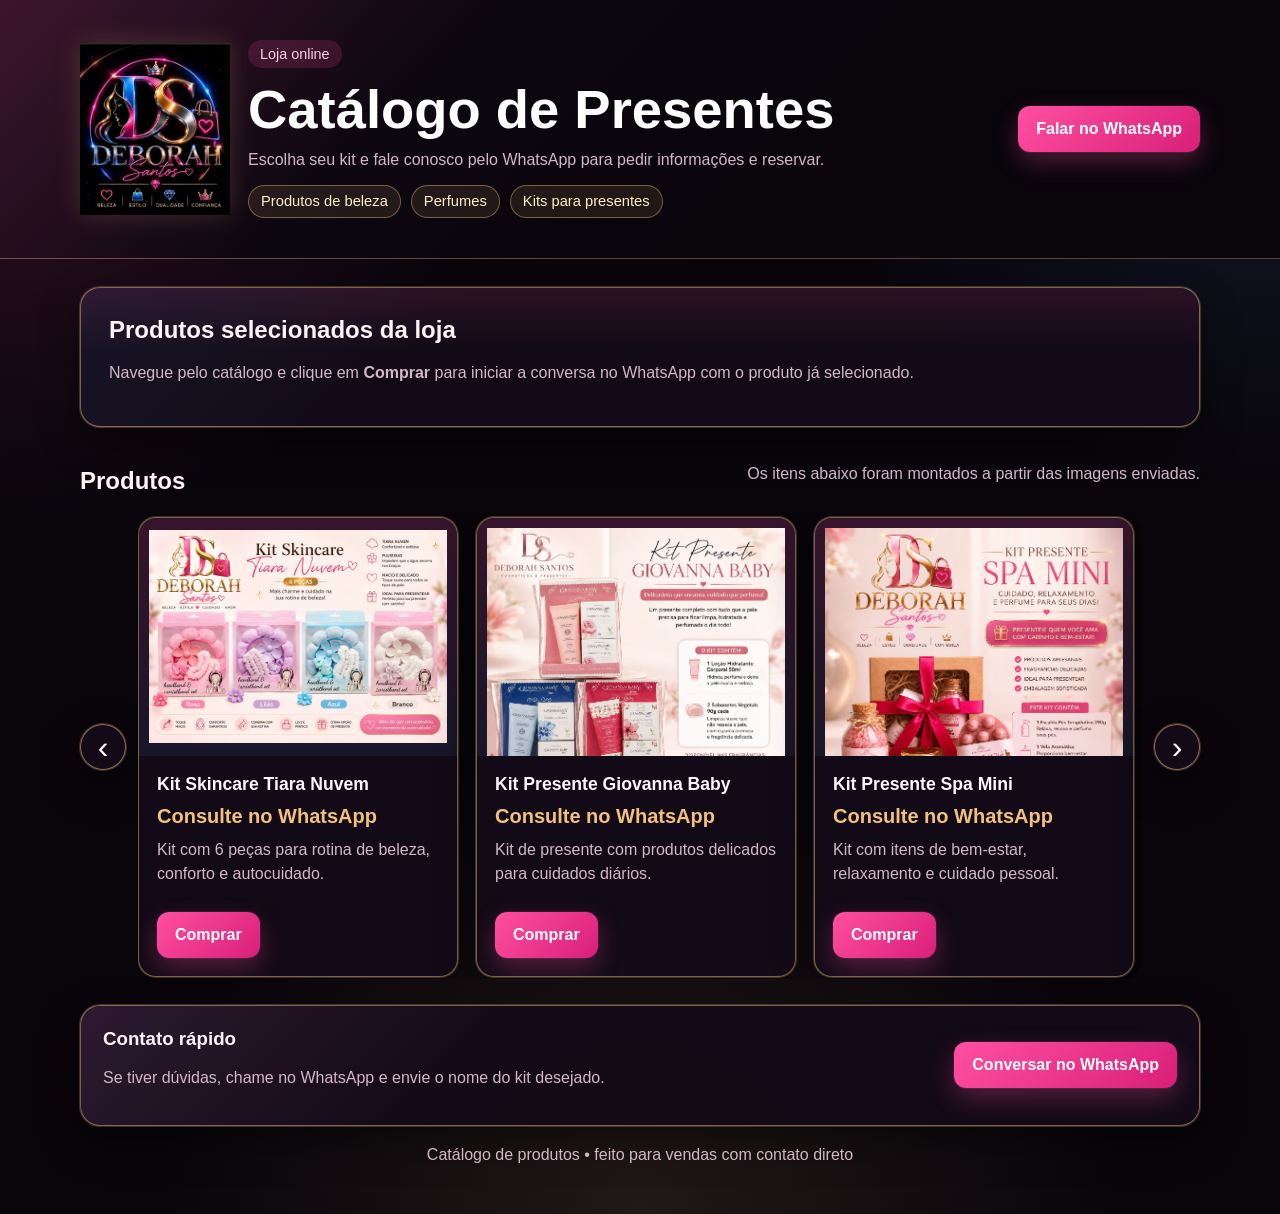
==== index.html @ e3bc1866 "Projeto inicial Deborah Santos Beauty" ====
<!DOCTYPE html>
<html lang="pt-BR">
<head>
  <meta charset="UTF-8" />
  <meta name="viewport" content="width=device-width, initial-scale=1.0" />
  <title>Catálogo de Produtos</title>
  <link rel="stylesheet" href="css/style.css" />
</head>
<body>
  <header class="topbar">
    <div class="container topbar__content">
      <div class="topbar__brand">
        <img class="topbar__logo" src="images/logo-deborah-santos.png" alt="Logo Deborah Santos" />
        <div>
          <p class="badge">Loja online</p>
          <h1>Catálogo de Presentes</h1>
          <p class="subtitle">Escolha seu kit e fale conosco pelo WhatsApp para pedir informações e reservar.</p>
          <div class="topbar__tags" aria-label="Categorias da loja">
            <span class="topbar__tag">Produtos de beleza</span>
            <span class="topbar__tag">Perfumes</span>
            <span class="topbar__tag">Kits para presentes</span>
          </div>
        </div>
      </div>

      <a class="whatsapp-btn" id="whatsappTop" href="#" target="_blank" rel="noopener">
        Falar no WhatsApp
      </a>
    </div>
  </header>

  <main>
    <section class="hero">
      <div class="container hero__content">
        <div>
          <h2>Produtos selecionados da loja</h2>
          <p>
            Navegue pelo catálogo e clique em <strong>Comprar</strong> para iniciar a conversa no WhatsApp com o produto já selecionado.
          </p>
        </div>
      </div>
    </section>

    <section class="container section">
      <div class="section__header">
        <h3>Produtos</h3>
        <p>Os itens abaixo foram montados a partir das imagens enviadas.</p>
      </div>

      <div class="product-carousel" aria-label="Carrossel de produtos">
        <button class="product-carousel__nav product-carousel__nav--prev" id="productPrev" type="button" aria-label="Produto anterior">
          ‹
        </button>

        <div class="product-carousel__viewport">
          <div id="productTrack" class="product-carousel__track"></div>
        </div>

        <button class="product-carousel__nav product-carousel__nav--next" id="productNext" type="button" aria-label="Próximo produto">
          ›
        </button>
      </div>
    </section>

    <section class="container section contact">
      <div>
        <h3>Contato rápido</h3>
        <p>Se tiver dúvidas, chame no WhatsApp e envie o nome do kit desejado.</p>
      </div>
      <a class="whatsapp-btn whatsapp-btn--large" id="whatsappBottom" href="#" target="_blank" rel="noopener">
        Conversar no WhatsApp
      </a>
    </section>
  </main>

  <div class="lightbox" id="lightbox" aria-hidden="true">
    <button class="lightbox__close" id="lightboxClose" type="button" aria-label="Fechar imagem">×</button>
    <img class="lightbox__image" id="lightboxImage" alt="" />
  </div>

  <footer class="footer">
    <div class="container">
      <p>Catálogo de produtos • feito para vendas com contato direto</p>
    </div>
  </footer>

  <script src="js/script.js"></script>
</body>
</html>
---- css/style.css ----
:root {
  --bg: #09050b;
  --surface: rgba(20, 11, 24, 0.92);
  --text: #fff3f8;
  --muted: #d4b8c7;
  --primary: #ff4fa0;
  --primary-dark: #d91f79;
  --accent-gold: #f2c17b;
  --accent-blue: #52a8ff;
  --border: rgba(242, 193, 123, 0.48);
  --border-soft: rgba(255, 214, 153, 0.22);
  --shadow: 0 16px 40px rgba(0, 0, 0, 0.45);
}

* {
  box-sizing: border-box;
}

html, body {
  margin: 0;
  padding: 0;
  font-family: Arial, Helvetica, sans-serif;
  color: var(--text);
  background:
    radial-gradient(circle at top left, rgba(255, 79, 160, 0.18), transparent 30%),
    radial-gradient(circle at top right, rgba(82, 168, 255, 0.15), transparent 28%),
    radial-gradient(circle at bottom center, rgba(242, 193, 123, 0.10), transparent 35%),
    var(--bg);
}

a {
  color: inherit;
  text-decoration: none;
}

code {
  color: #ffd2e8;
}

.container {
  width: min(1120px, calc(100% - 32px));
  margin: 0 auto;
}

.topbar {
  background:
    linear-gradient(135deg, rgba(255, 79, 160, 0.18), transparent 32%),
    linear-gradient(135deg, #120915, #09050b 62%);
  color: #fff;
  padding: 40px 0;
  border-bottom: 1px solid rgba(242, 193, 123, 0.34);
}

.topbar__content {
  display: flex;
  gap: 24px;
  justify-content: space-between;
  align-items: center;
}

.topbar__brand {
  display: flex;
  gap: 18px;
  align-items: center;
}

.topbar__logo {
  width: clamp(92px, 12vw, 150px);
  height: auto;
  display: block;
  flex: 0 0 auto;
  filter: drop-shadow(0 0 12px rgba(242, 193, 123, 0.18));
}

.topbar__tags {
  display: flex;
  flex-wrap: wrap;
  gap: 10px;
  margin-top: 14px;
}

.topbar__tag {
  display: inline-flex;
  align-items: center;
  padding: 8px 12px;
  border-radius: 999px;
  border: 1px solid rgba(242, 193, 123, 0.42);
  background: rgba(242, 193, 123, 0.10);
  color: #ffefc8;
  font-size: 0.92rem;
  line-height: 1;
}

.badge {
  display: inline-block;
  margin: 0 0 10px;
  padding: 6px 12px;
  border-radius: 999px;
  background: rgba(255, 79, 160, 0.16);
  color: #ffd2e8;
  font-size: 0.9rem;
}

h1, h2, h3, p {
  margin-top: 0;
}

h1 {
  margin-bottom: 10px;
  font-size: clamp(2rem, 5vw, 3.4rem);
}

.subtitle,
.hero p,
.section__header p,
.contact p,
.footer p,
.description {
  color: var(--muted);
}

.whatsapp-btn {
  display: inline-flex;
  align-items: center;
  justify-content: center;
  padding: 14px 18px;
  border-radius: 12px;
  background: linear-gradient(135deg, var(--primary), var(--primary-dark));
  color: #fff;
  font-weight: 700;
  transition: transform 0.15s ease, background 0.15s ease;
  box-shadow: 0 0 0 1px rgba(255, 255, 255, 0.06), 0 10px 24px rgba(255, 79, 160, 0.28);
}

.whatsapp-btn:hover {
  background: linear-gradient(135deg, #ff68af, var(--primary-dark));
  transform: translateY(-1px);
}

.whatsapp-btn--large {
  min-width: 220px;
}

.hero {
  padding: 28px 0 12px;
}

.hero__content {
  background:
    linear-gradient(180deg, rgba(255, 79, 160, 0.10), transparent 45%),
    linear-gradient(135deg, rgba(82, 168, 255, 0.07), transparent 32%),
    var(--surface);
  border: 1px solid var(--border);
  border-radius: 20px;
  padding: 28px;
  box-shadow: 0 0 0 1px var(--border-soft), var(--shadow);
}

.section {
  padding: 26px 0;
}

.section__header {
  display: flex;
  justify-content: space-between;
  align-items: end;
  gap: 16px;
  margin-bottom: 16px;
}

.section__header h3 {
  margin-bottom: 4px;
  font-size: 1.5rem;
}

.grid {
  display: grid;
  grid-template-columns: repeat(auto-fit, minmax(240px, 1fr));
  gap: 18px;
}

.product-carousel {
  display: grid;
  grid-template-columns: auto minmax(0, 1fr) auto;
  gap: 12px;
  align-items: center;
}

.product-carousel__viewport {
  overflow: hidden;
  border-radius: 18px;
}

.product-carousel__track {
  display: flex;
  gap: 18px;
  overflow-x: auto;
  scroll-snap-type: x mandatory;
  scroll-behavior: smooth;
  padding: 2px;
  scrollbar-width: none;
}

.product-carousel__track::-webkit-scrollbar {
  display: none;
}

.product-carousel__track .card {
  flex: 0 0 min(320px, 86vw);
  scroll-snap-align: start;
}

.product-carousel__nav {
  width: 46px;
  height: 46px;
  border: 1px solid rgba(242, 193, 123, 0.55);
  border-radius: 999px;
  background: rgba(20, 11, 24, 0.92);
  color: #fff;
  cursor: pointer;
  font-size: 2rem;
  line-height: 1;
  display: grid;
  place-items: center;
  box-shadow: 0 0 0 1px rgba(255, 214, 153, 0.22), var(--shadow);
}

.product-carousel__nav:hover {
  background: rgba(242, 193, 123, 0.16);
}

.card {
  background: var(--surface);
  border: 1px solid var(--border);
  border-radius: 18px;
  overflow: hidden;
  box-shadow: 0 0 0 1px var(--border-soft), var(--shadow);
  display: flex;
  flex-direction: column;
}

.card__image {
  aspect-ratio: 4 / 3;
  background: linear-gradient(180deg, rgba(255, 79, 160, 0.15), rgba(82, 168, 255, 0.08));
  display: grid;
  place-items: center;
  overflow: hidden;
  padding: 10px;
  cursor: zoom-in;
}

.card__image img {
  width: 100%;
  height: 100%;
  object-fit: contain;
}

.card__body {
  padding: 18px;
  display: flex;
  flex-direction: column;
  gap: 10px;
}

.card__title {
  font-size: 1.1rem;
  font-weight: 700;
  color: #fff7fb;
}

.price {
  font-size: 1.25rem;
  font-weight: 800;
  color: var(--accent-gold);
}

.description {
  line-height: 1.5;
  min-height: 3rem;
}

.card__actions {
  margin-top: auto;
  display: flex;
  gap: 10px;
}

.contact {
  display: flex;
  justify-content: space-between;
  align-items: center;
  gap: 18px;
  background:
    linear-gradient(135deg, rgba(255, 79, 160, 0.10), transparent 35%),
    linear-gradient(135deg, rgba(82, 168, 255, 0.06), transparent 35%),
    var(--surface);
  border: 1px solid var(--border);
  border-radius: 20px;
  padding: 22px;
  box-shadow: 0 0 0 1px var(--border-soft), var(--shadow);
}

.footer {
  padding: 20px 0 34px;
  text-align: center;
}

.lightbox {
  position: fixed;
  inset: 0;
  background: rgba(0, 0, 0, 0.82);
  display: none;
  align-items: center;
  justify-content: center;
  padding: 24px;
  z-index: 999;
}

.lightbox.is-open {
  display: flex;
}

.lightbox__image {
  max-width: min(96vw, 1100px);
  max-height: 88vh;
  width: auto;
  height: auto;
  object-fit: contain;
  border-radius: 18px;
  box-shadow: 0 16px 50px rgba(0, 0, 0, 0.55);
  border: 1px solid rgba(242, 193, 123, 0.34);
}

.lightbox__close {
  position: fixed;
  top: 18px;
  right: 18px;
  width: 44px;
  height: 44px;
  border: 1px solid rgba(242, 193, 123, 0.45);
  border-radius: 999px;
  background: rgba(20, 11, 24, 0.92);
  color: #fff;
  font-size: 2rem;
  line-height: 1;
  cursor: pointer;
  z-index: 1000;
}

.lightbox__close:hover {
  background: rgba(242, 193, 123, 0.16);
}

@media (max-width: 720px) {
  .topbar__content,
  .section__header,
  .contact {
    flex-direction: column;
    align-items: flex-start;
  }

  .topbar__brand {
    align-items: flex-start;
  }

  .topbar__tags {
    gap: 8px;
  }

  .product-carousel {
    grid-template-columns: 1fr;
  }

  .product-carousel__nav {
    display: none;
  }
}
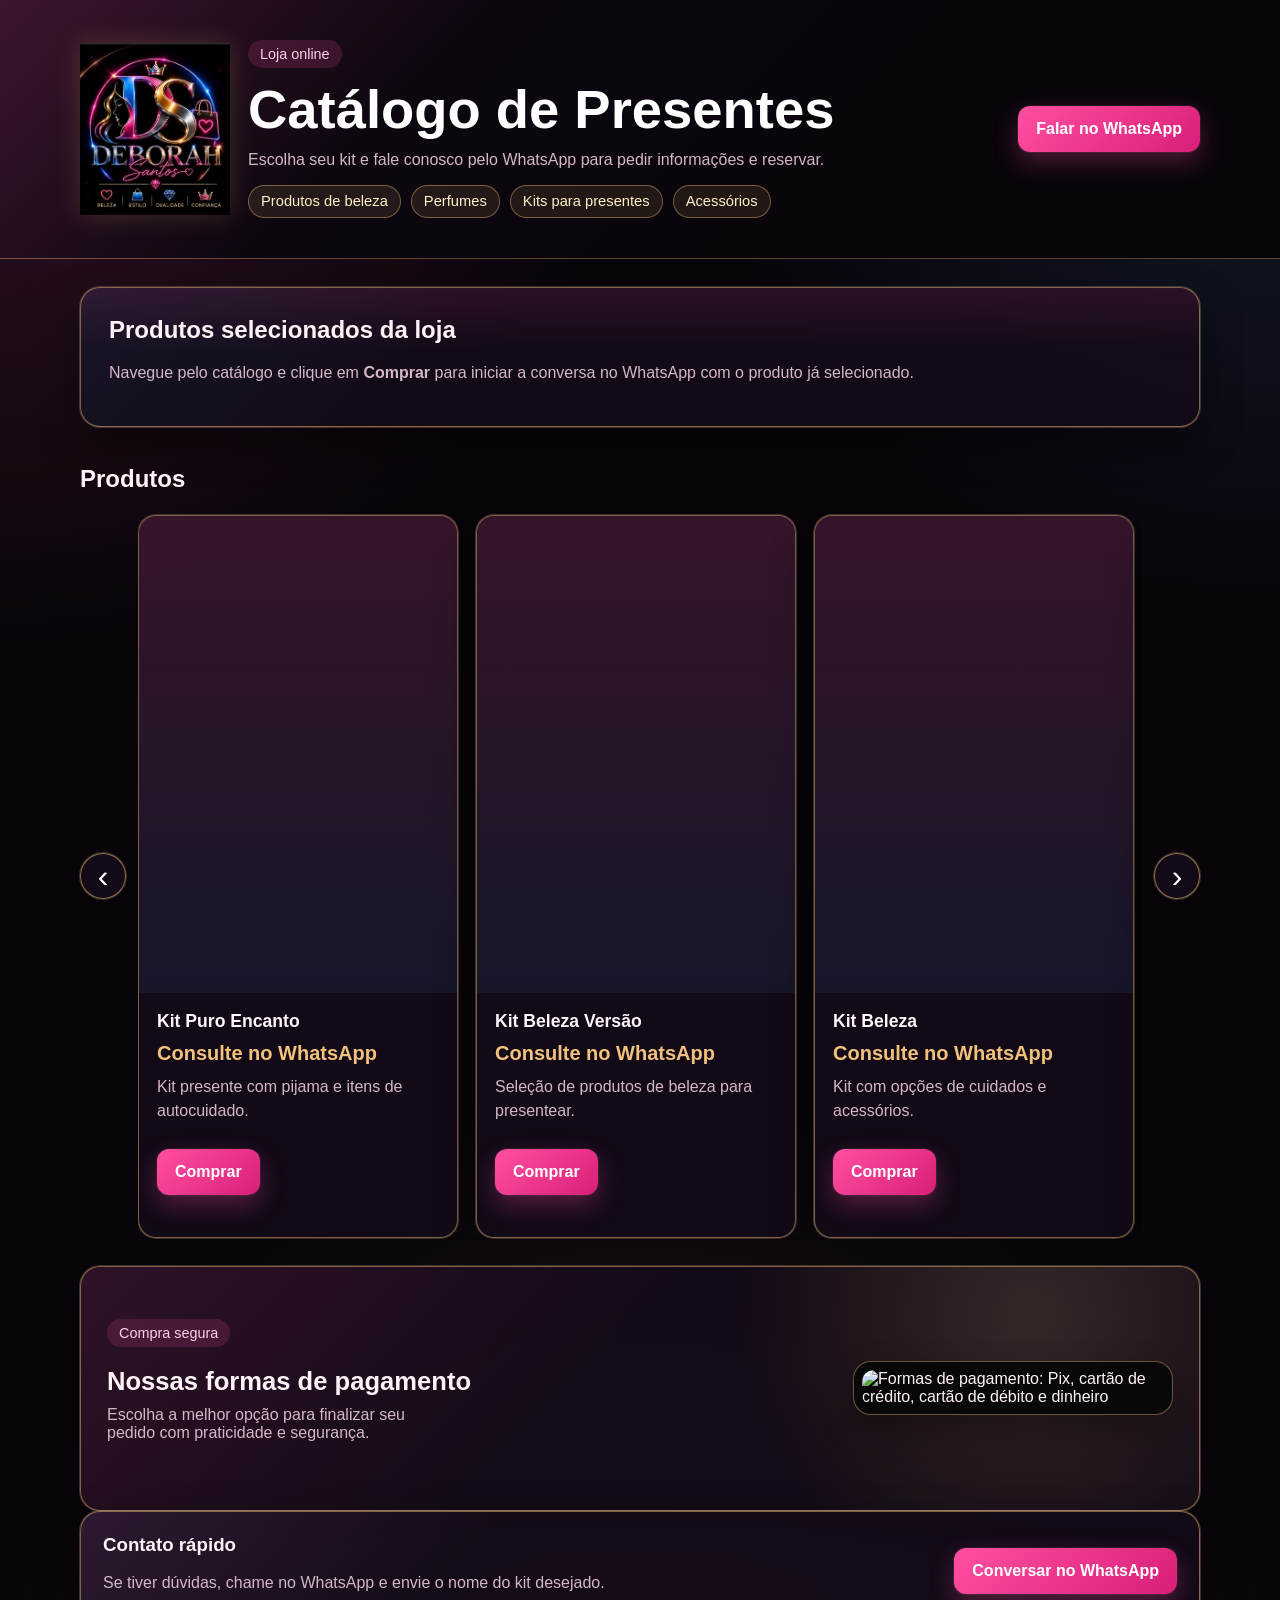
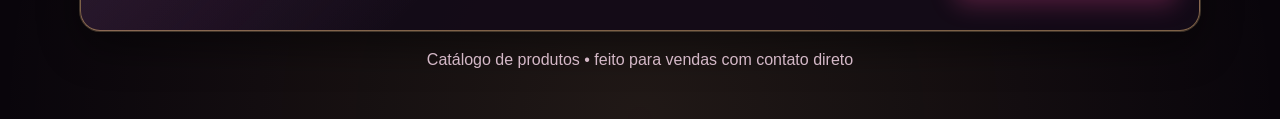
==== commit 7527613c: "Alteração das imagens dos produtos." ====
--- a/index.html
+++ b/index.html
@@ -19,6 +19,7 @@
             <span class="topbar__tag">Produtos de beleza</span>
             <span class="topbar__tag">Perfumes</span>
             <span class="topbar__tag">Kits para presentes</span>
+            <span class="topbar__tag">Acessórios</span>
           </div>
         </div>
       </div>
@@ -44,7 +45,6 @@
     <section class="container section">
       <div class="section__header">
         <h3>Produtos</h3>
-        <p>Os itens abaixo foram montados a partir das imagens enviadas.</p>
       </div>
 
       <div class="product-carousel" aria-label="Carrossel de produtos">
@@ -59,6 +59,19 @@
         <button class="product-carousel__nav product-carousel__nav--next" id="productNext" type="button" aria-label="Próximo produto">
           ›
         </button>
+      </div>
+    </section>
+
+    <section class="container section payment-section" aria-labelledby="paymentTitle">
+      <div class="payment-section__content">
+        <div>
+          <p class="badge">Compra segura</p>
+          <h3 id="paymentTitle">Nossas formas de pagamento</h3>
+          <p>Escolha a melhor opção para finalizar seu pedido com praticidade e segurança.</p>
+        </div>
+        <div class="payment-section__art">
+          <img src="images/formas-de-pagamento.png" alt="Formas de pagamento: Pix, cartão de crédito, cartão de débito e dinheiro" />
+        </div>
       </div>
     </section>
 
--- a/css/style.css
+++ b/css/style.css
@@ -240,7 +240,8 @@
 }
 
 .card__image {
-  aspect-ratio: 4 / 3;
+  /* As artes do catálogo são predominantemente verticais. */
+  aspect-ratio: 2 / 3;
   background: linear-gradient(180deg, rgba(255, 79, 160, 0.15), rgba(82, 168, 255, 0.08));
   display: grid;
   place-items: center;
@@ -253,6 +254,7 @@
   width: 100%;
   height: 100%;
   object-fit: contain;
+  display: block;
 }
 
 .card__body {
@@ -298,6 +300,52 @@
   border-radius: 20px;
   padding: 22px;
   box-shadow: 0 0 0 1px var(--border-soft), var(--shadow);
+}
+
+.payment-section {
+  background:
+    radial-gradient(circle at 85% 20%, rgba(242, 193, 123, 0.16), transparent 30%),
+    linear-gradient(135deg, rgba(255, 79, 160, 0.12), transparent 45%),
+    var(--surface);
+  border: 1px solid var(--border);
+  border-radius: 20px;
+  box-shadow: 0 0 0 1px var(--border-soft), var(--shadow);
+  overflow: hidden;
+}
+
+.payment-section__content {
+  display: grid;
+  grid-template-columns: minmax(0, 1fr) minmax(220px, 360px);
+  align-items: center;
+  gap: 28px;
+  padding: 26px;
+}
+
+.payment-section h3 {
+  margin: 10px 0;
+  font-size: clamp(1.35rem, 2vw, 1.8rem);
+}
+
+.payment-section__content > div:first-child > p:last-child {
+  max-width: 38ch;
+  color: var(--muted);
+}
+
+.payment-section__art {
+  justify-self: end;
+  width: min(100%, 320px);
+  padding: 8px;
+  border: 1px solid rgba(242, 193, 123, 0.42);
+  border-radius: 18px;
+  background: #080808;
+  box-shadow: 0 14px 34px rgba(0, 0, 0, 0.32);
+}
+
+.payment-section__art img {
+  display: block;
+  width: 100%;
+  height: auto;
+  border-radius: 12px;
 }
 
 .footer {
@@ -374,4 +422,14 @@
   .product-carousel__nav {
     display: none;
   }
-}
+
+  .payment-section__content {
+    grid-template-columns: 1fr;
+    padding: 20px;
+  }
+
+  .payment-section__art {
+    justify-self: center;
+    width: min(100%, 300px);
+  }
+}
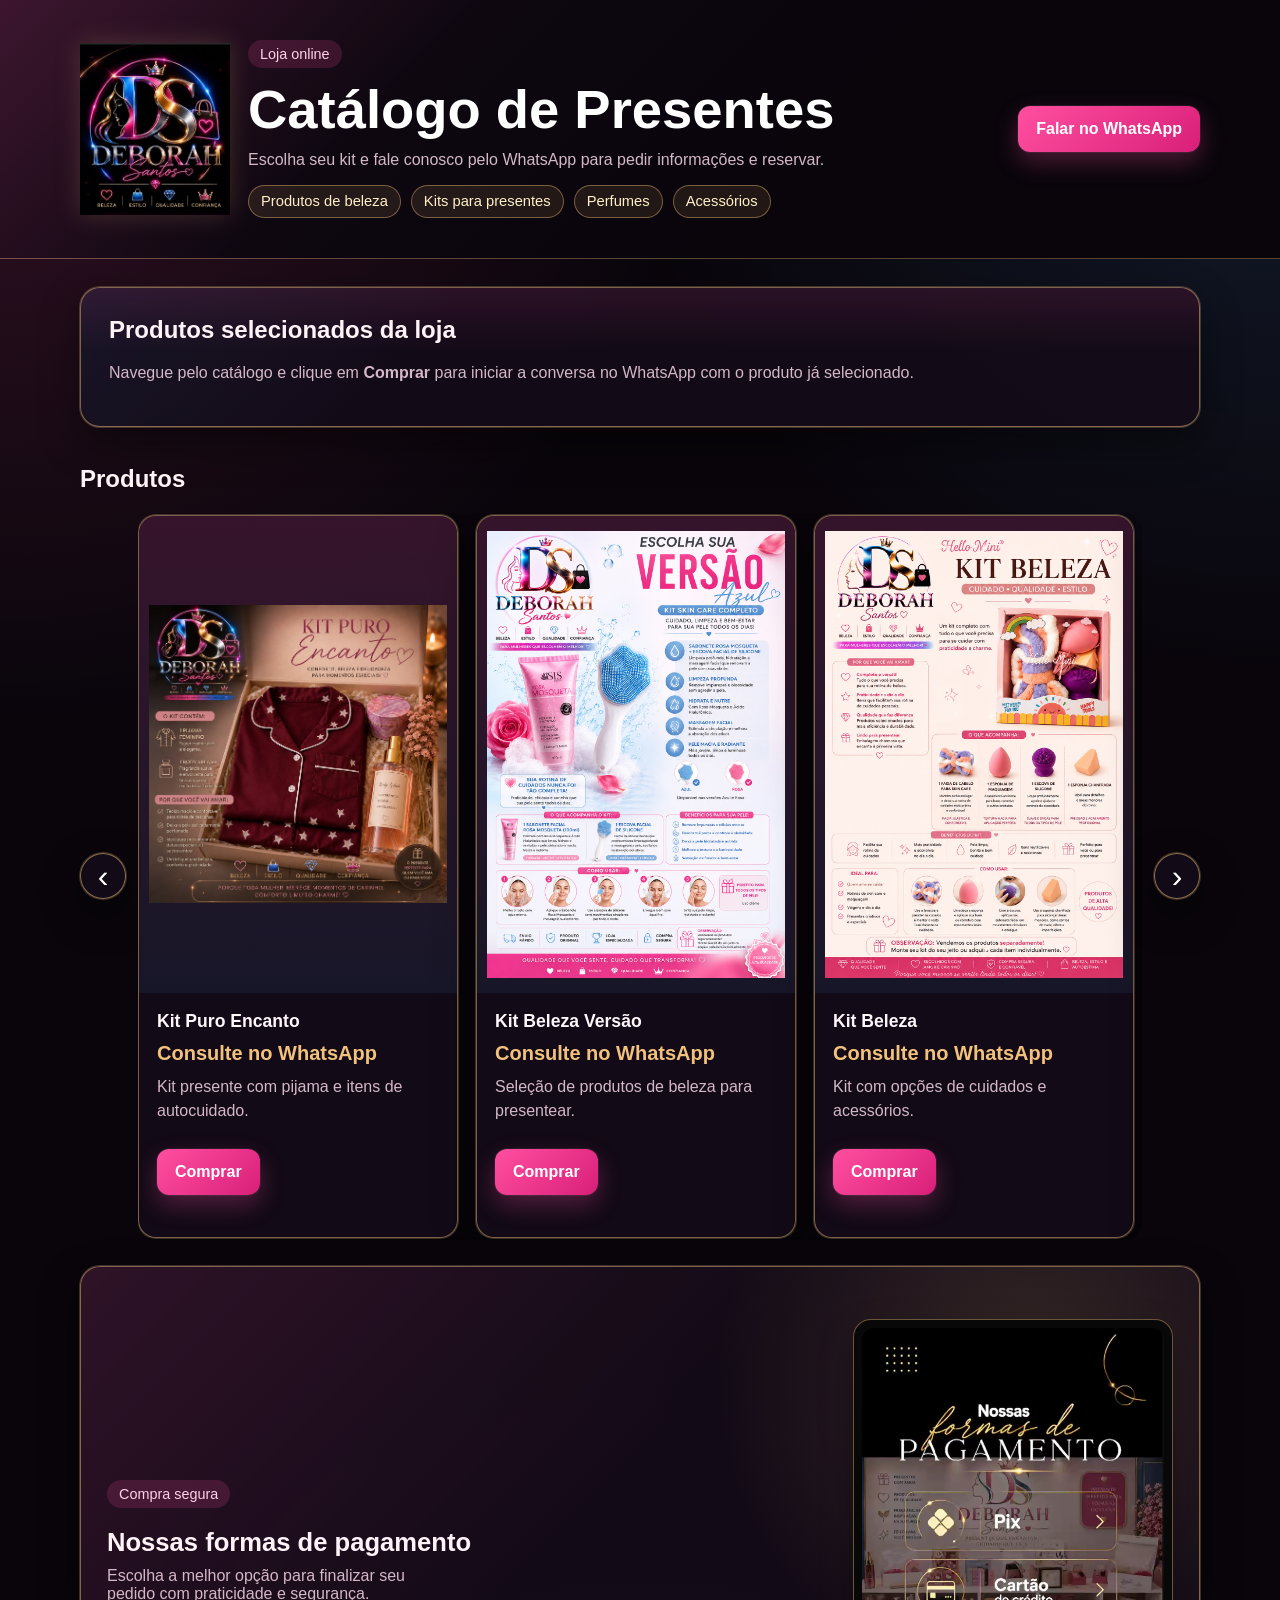
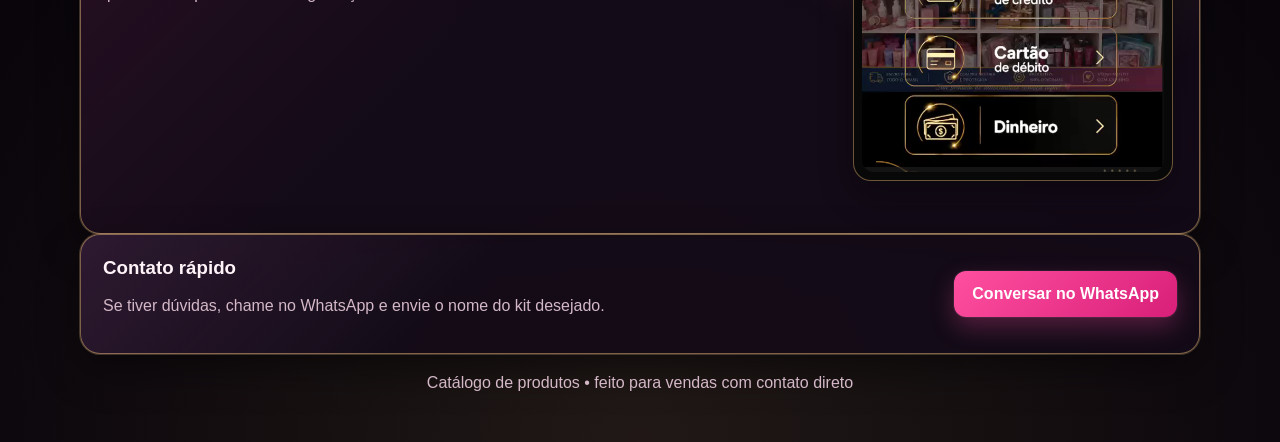
==== commit d936bd81: "Alteração das imagens dos produtos." ====
--- a/index.html
+++ b/index.html
@@ -17,8 +17,8 @@
           <p class="subtitle">Escolha seu kit e fale conosco pelo WhatsApp para pedir informações e reservar.</p>
           <div class="topbar__tags" aria-label="Categorias da loja">
             <span class="topbar__tag">Produtos de beleza</span>
+            <span class="topbar__tag">Kits para presentes</span>
             <span class="topbar__tag">Perfumes</span>
-            <span class="topbar__tag">Kits para presentes</span>
             <span class="topbar__tag">Acessórios</span>
           </div>
         </div>
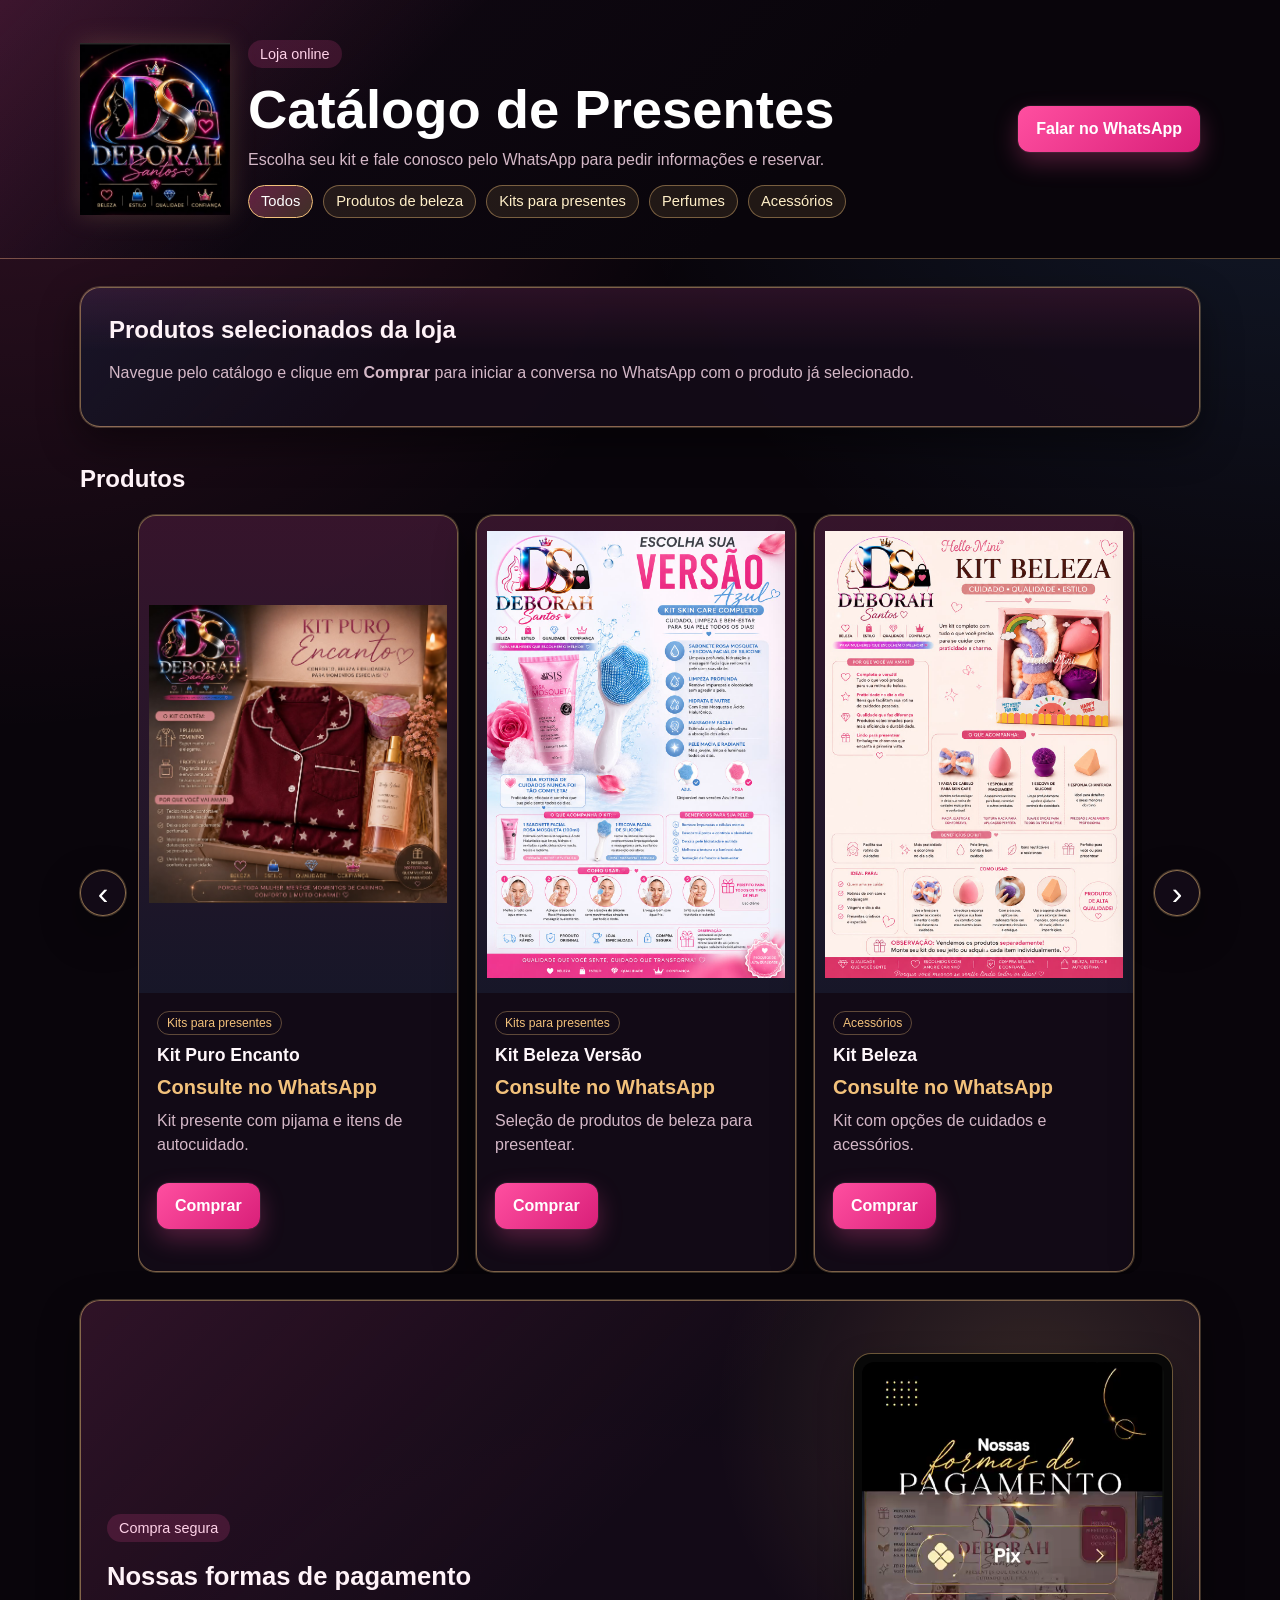
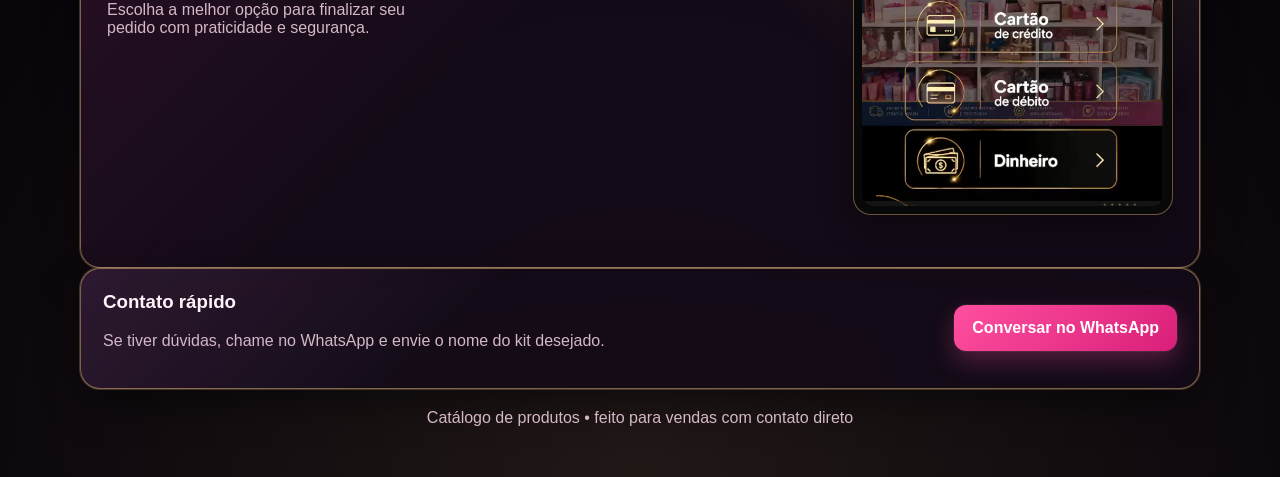
==== commit 345f1826: "Alteração das imagens dos produtos." ====
--- a/index.html
+++ b/index.html
@@ -16,9 +16,11 @@
           <h1>Catálogo de Presentes</h1>
           <p class="subtitle">Escolha seu kit e fale conosco pelo WhatsApp para pedir informações e reservar.</p>
           <div class="topbar__tags" aria-label="Categorias da loja">
-            <span class="topbar__tag">Produtos de beleza</span>
-            <span class="topbar__tag">Kits para presentes</span>
-            <span class="topbar__tag">Perfumes</span>
+            <button class="topbar__tag category-filter is-active" type="button" data-category="Todos" aria-pressed="true">Todos</button>
+            <button class="topbar__tag category-filter" type="button" data-category="Produtos de beleza" aria-pressed="false">Produtos de beleza</button>
+            <button class="topbar__tag category-filter" type="button" data-category="Kits para presentes" aria-pressed="false">Kits para presentes</button>
+            <button class="topbar__tag category-filter" type="button" data-category="Perfumes" aria-pressed="false">Perfumes</button>
+            <button class="topbar__tag category-filter" type="button" data-category="Acessórios" aria-pressed="false">Acessórios</button>
             <span class="topbar__tag">Acessórios</span>
           </div>
         </div>
--- a/css/style.css
+++ b/css/style.css
@@ -89,6 +89,20 @@
   color: #ffefc8;
   font-size: 0.92rem;
   line-height: 1;
+  font-family: inherit;
+  cursor: pointer;
+  transition: background 0.15s ease, color 0.15s ease, border-color 0.15s ease;
+}
+
+.topbar__tags > span {
+  display: none;
+}
+
+.topbar__tag:hover,
+.topbar__tag.is-active {
+  background: linear-gradient(135deg, rgba(255, 79, 160, 0.34), rgba(242, 193, 123, 0.22));
+  border-color: var(--accent-gold);
+  color: #fff;
 }
 
 .badge {
@@ -268,6 +282,16 @@
   font-size: 1.1rem;
   font-weight: 700;
   color: #fff7fb;
+}
+
+.card__category {
+  align-self: flex-start;
+  padding: 5px 9px;
+  border: 1px solid rgba(242, 193, 123, 0.34);
+  border-radius: 999px;
+  color: var(--accent-gold);
+  font-size: 0.76rem;
+  line-height: 1;
 }
 
 .price {
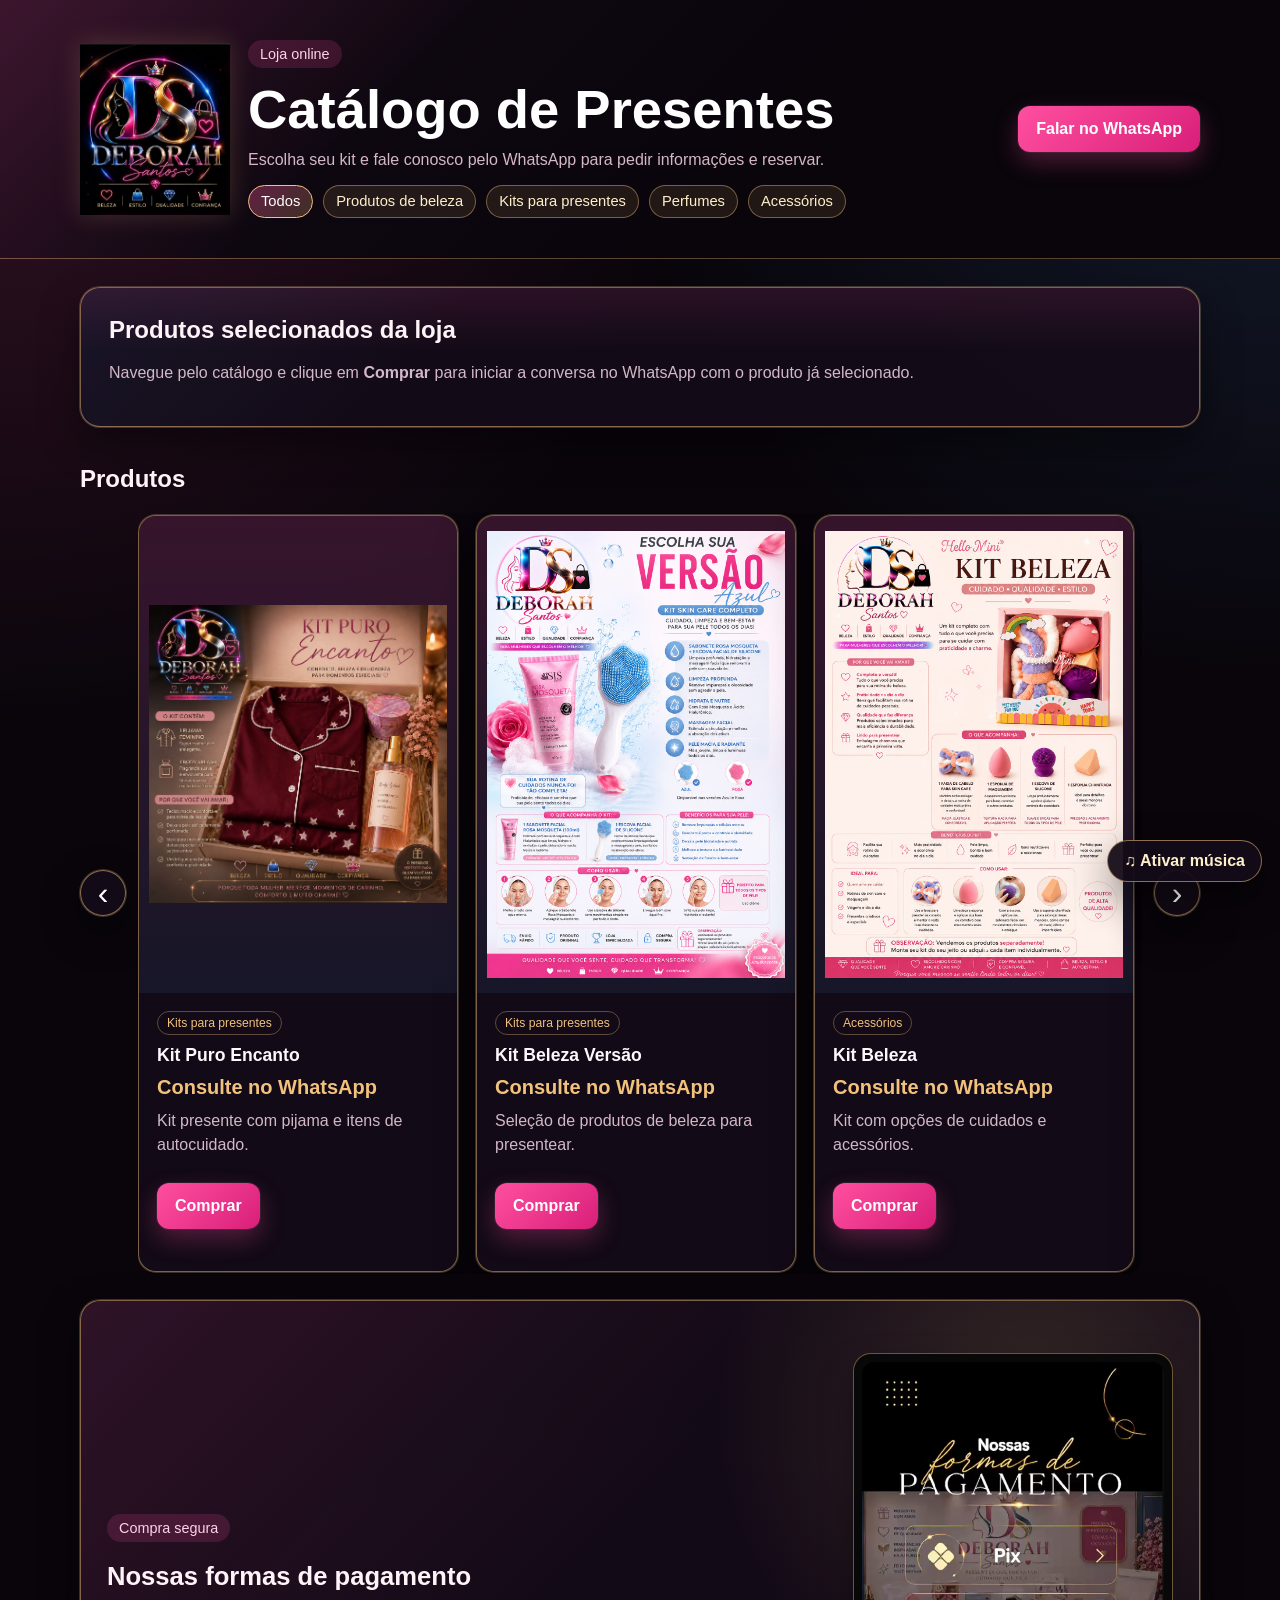
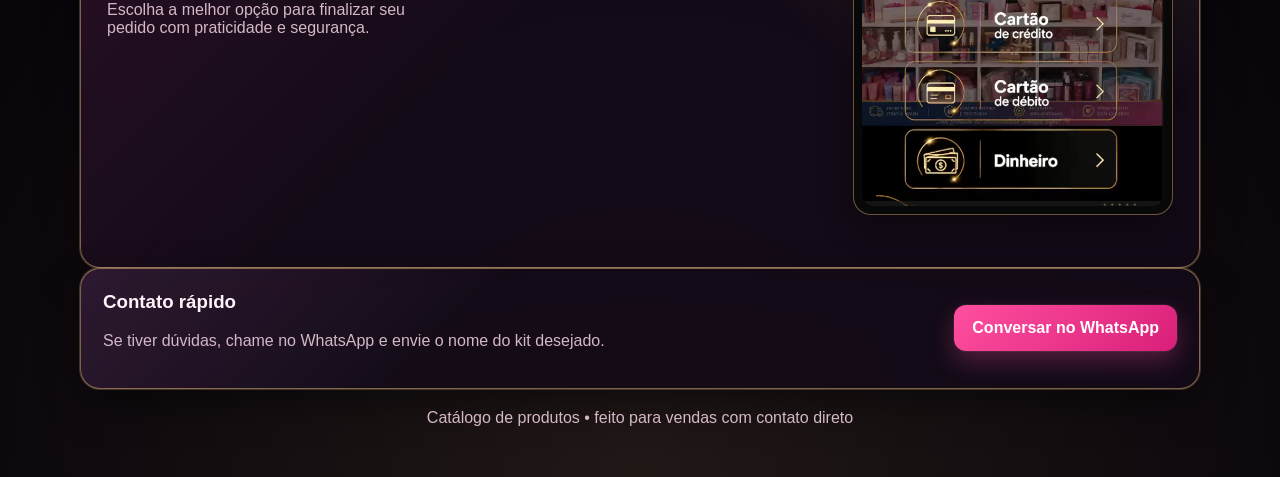
==== commit 460722a5: "Alteração das imagens dos produtos." ====
--- a/index.html
+++ b/index.html
@@ -99,6 +99,19 @@
     </div>
   </footer>
 
+  <button class="music-toggle" id="musicToggle" type="button" aria-pressed="false">
+    ♫ Ativar música
+  </button>
+  <div class="music-player" aria-hidden="true">
+    <iframe
+      id="musicFrame"
+      title="Música do catálogo"
+      allow="autoplay; encrypted-media; picture-in-picture"
+      referrerpolicy="strict-origin-when-cross-origin"
+      allowfullscreen
+    ></iframe>
+  </div>
+
   <script src="js/script.js"></script>
 </body>
 </html>
--- a/css/style.css
+++ b/css/style.css
@@ -377,6 +377,45 @@
   text-align: center;
 }
 
+.music-toggle {
+  position: fixed;
+  right: 18px;
+  bottom: 18px;
+  z-index: 20;
+  border: 1px solid rgba(242, 193, 123, 0.55);
+  border-radius: 999px;
+  padding: 11px 16px;
+  background: rgba(20, 11, 24, 0.94);
+  color: #ffefc8;
+  font: inherit;
+  font-weight: 700;
+  cursor: pointer;
+  box-shadow: var(--shadow);
+  transition: background 0.15s ease, transform 0.15s ease;
+}
+
+.music-toggle:hover,
+.music-toggle.is-playing {
+  background: linear-gradient(135deg, var(--primary), var(--primary-dark));
+  color: #fff;
+  transform: translateY(-2px);
+}
+
+.music-player {
+  position: fixed;
+  width: 1px;
+  height: 1px;
+  overflow: hidden;
+  opacity: 0;
+  pointer-events: none;
+}
+
+.music-player iframe {
+  width: 1px;
+  height: 1px;
+  border: 0;
+}
+
 .lightbox {
   position: fixed;
   inset: 0;
